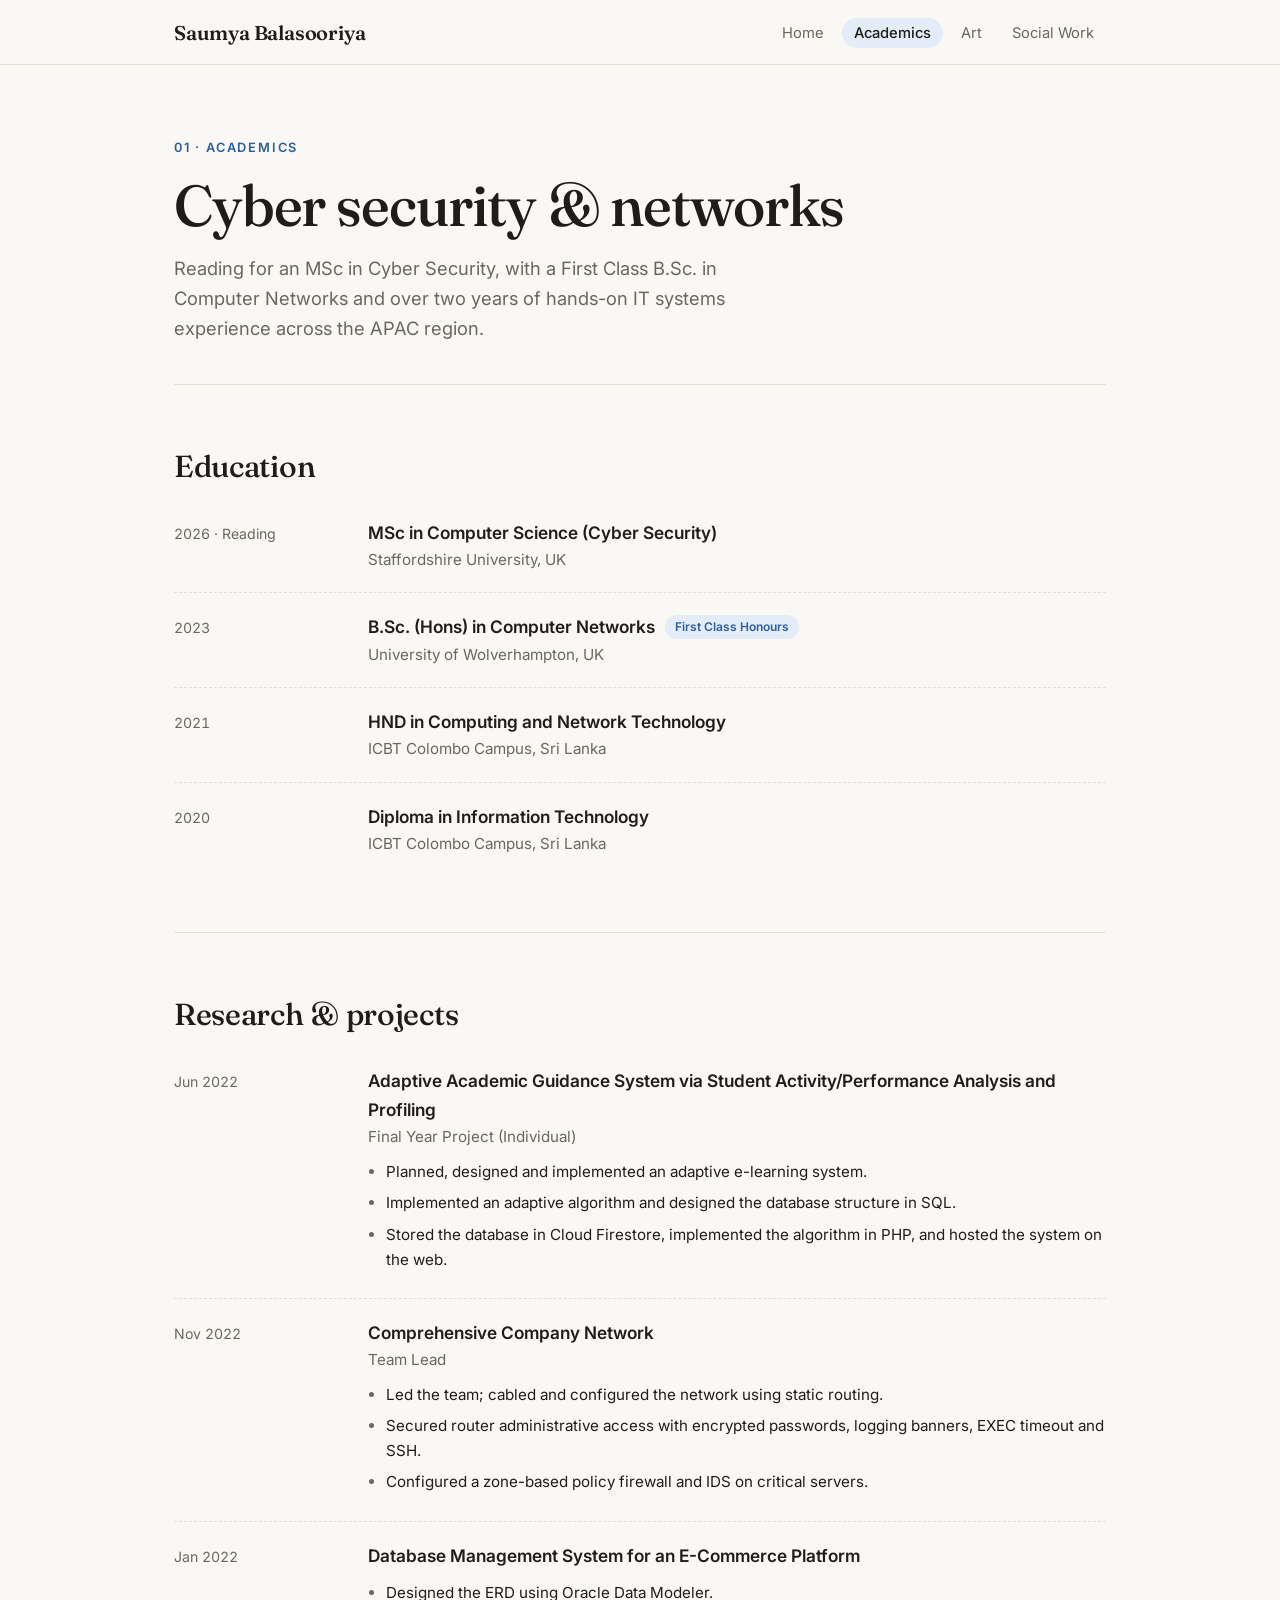
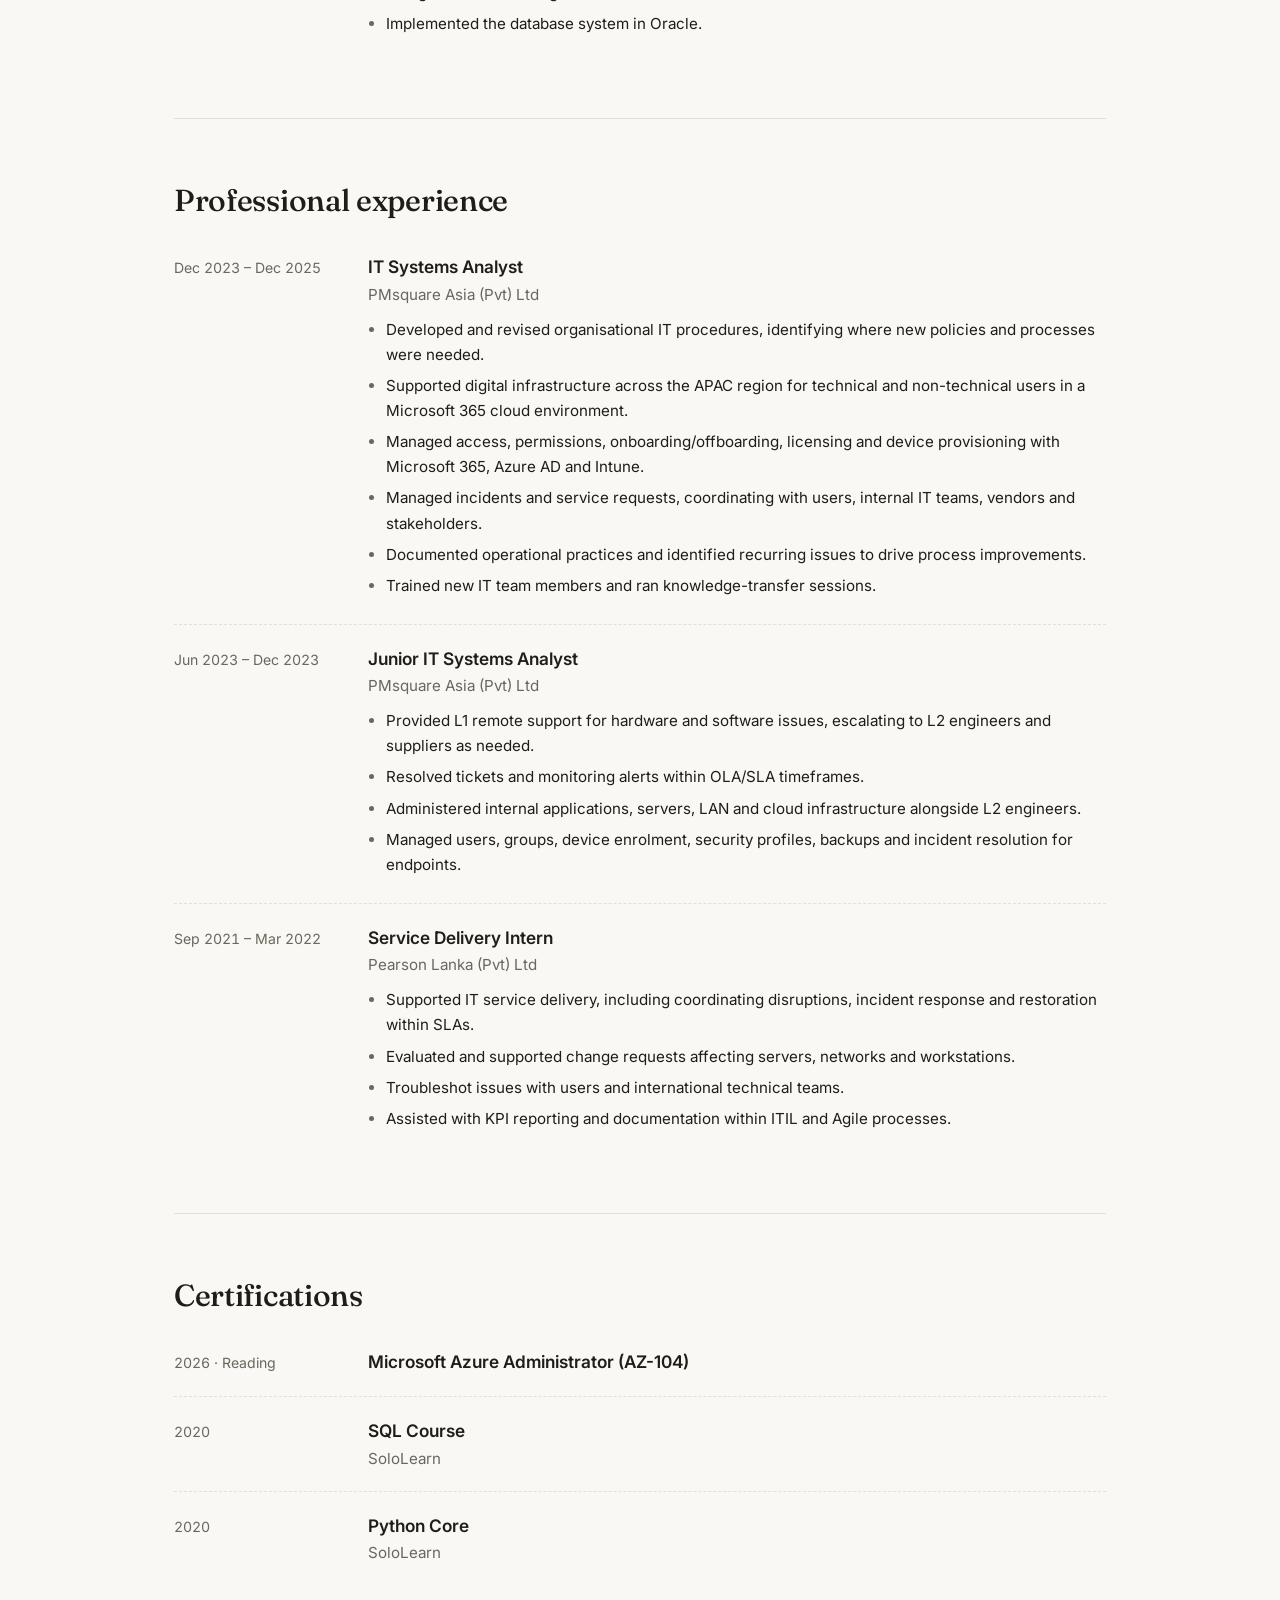
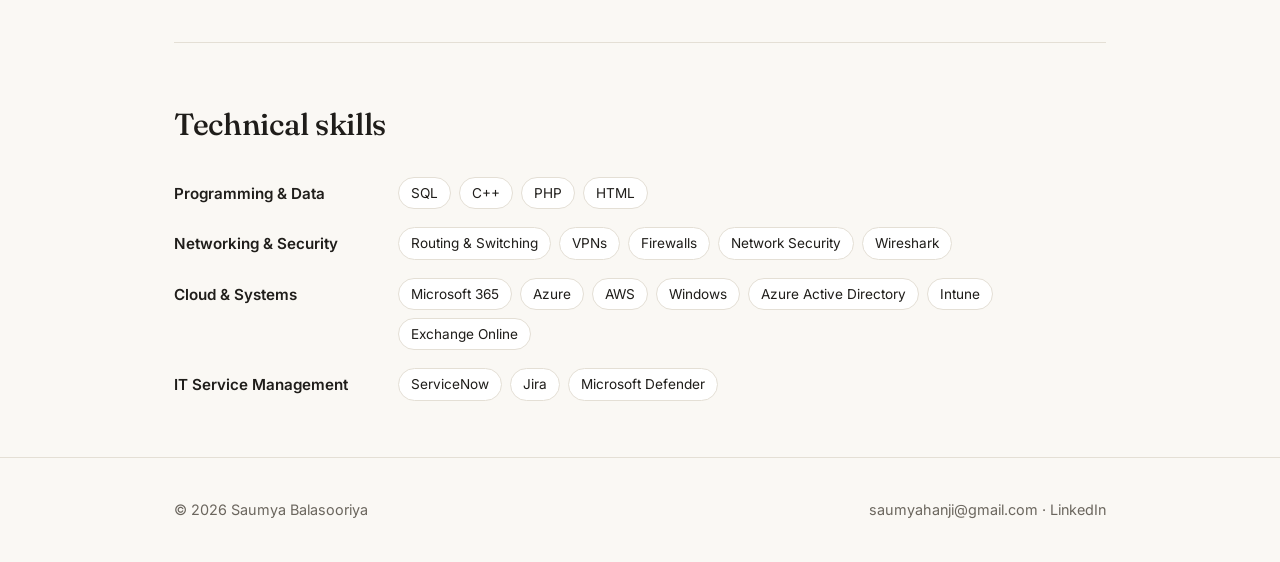
==== academics.html @ 0fc7e2a3 "Move formal portrait beside the hero buttons Co-Authored-By: Claude Opus 5.5 <noreply@anthropic.com>" ====
<!doctype html>
<html lang="en">
<head>
  <meta charset="utf-8">
  <meta name="viewport" content="width=device-width, initial-scale=1">
  <title>Academics · Saumya Balasooriya</title>
  <link rel="preconnect" href="https://fonts.googleapis.com">
  <link href="https://fonts.googleapis.com/css2?family=Fraunces:ital,opsz,wght@0,9..144,400;0,9..144,500;0,9..144,600;1,9..144,400&family=Inter:wght@400;500;600&display=swap" rel="stylesheet">
  <meta name="color-scheme" content="light">
  <link rel="icon" href="favicon.svg?v=11" type="image/svg+xml">
  <link rel="stylesheet" href="style.css?v=11">
</head>
<body>
  <nav class="nav">
    <div class="wrap">
      <a class="brand" href="index.html">Saumya Balasooriya</a>
      <ul>
        <li><a href="index.html">Home</a></li>
        <li><a href="academics.html">Academics</a></li>
        <li><a href="art.html">Art</a></li>
        <li><a href="social-work.html">Social Work</a></li>
      </ul>
    </div>
  </nav>

  <main class="wrap">
    <header class="page-head reveal">
      <p class="eyebrow">01 · Academics</p>
      <h1>Cyber security &amp; networks</h1>
      <p class="lede">Reading for an MSc in Cyber Security, with a First Class B.Sc. in Computer Networks and over two years of hands-on IT systems experience across the APAC region.</p>
    </header>

    <section class="block reveal" id="education">
      <h2 class="block-title">Education</h2>
      <div class="entry">
        <div class="when">2026 · Reading</div>
        <div>
          <h3>MSc in Computer Science (Cyber Security)</h3>
          <div class="where">Staffordshire University, UK</div>
        </div>
      </div>
      <div class="entry">
        <div class="when">2023</div>
        <div>
          <h3>B.Sc. (Hons) in Computer Networks <span class="tag">First Class Honours</span></h3>
          <div class="where">University of Wolverhampton, UK</div>
        </div>
      </div>
      <div class="entry">
        <div class="when">2021</div>
        <div>
          <h3>HND in Computing and Network Technology</h3>
          <div class="where">ICBT Colombo Campus, Sri Lanka</div>
        </div>
      </div>
      <div class="entry">
        <div class="when">2020</div>
        <div>
          <h3>Diploma in Information Technology</h3>
          <div class="where">ICBT Colombo Campus, Sri Lanka</div>
        </div>
      </div>
    </section>

    <section class="block reveal" id="research">
      <h2 class="block-title">Research &amp; projects</h2>
      <div class="entry">
        <div class="when">Jun 2022</div>
        <div>
          <h3>Adaptive Academic Guidance System via Student Activity/Performance Analysis and Profiling</h3>
          <div class="where">Final Year Project (Individual)</div>
          <ul>
            <li>Planned, designed and implemented an adaptive e-learning system.</li>
            <li>Implemented an adaptive algorithm and designed the database structure in SQL.</li>
            <li>Stored the database in Cloud Firestore, implemented the algorithm in PHP, and hosted the system on the web.</li>
          </ul>
        </div>
      </div>
      <div class="entry">
        <div class="when">Nov 2022</div>
        <div>
          <h3>Comprehensive Company Network</h3>
          <div class="where">Team Lead</div>
          <ul>
            <li>Led the team; cabled and configured the network using static routing.</li>
            <li>Secured router administrative access with encrypted passwords, logging banners, EXEC timeout and SSH.</li>
            <li>Configured a zone-based policy firewall and IDS on critical servers.</li>
          </ul>
        </div>
      </div>
      <div class="entry">
        <div class="when">Jan 2022</div>
        <div>
          <h3>Database Management System for an E-Commerce Platform</h3>
          <ul>
            <li>Designed the ERD using Oracle Data Modeler.</li>
            <li>Implemented the database system in Oracle.</li>
          </ul>
        </div>
      </div>
    </section>

    <section class="block reveal" id="experience">
      <h2 class="block-title">Professional experience</h2>
      <div class="entry">
        <div class="when">Dec 2023 – Dec 2025</div>
        <div>
          <h3>IT Systems Analyst</h3>
          <div class="where">PMsquare Asia (Pvt) Ltd</div>
          <ul>
            <li>Developed and revised organisational IT procedures, identifying where new policies and processes were needed.</li>
            <li>Supported digital infrastructure across the APAC region for technical and non-technical users in a Microsoft 365 cloud environment.</li>
            <li>Managed access, permissions, onboarding/offboarding, licensing and device provisioning with Microsoft 365, Azure AD and Intune.</li>
            <li>Managed incidents and service requests, coordinating with users, internal IT teams, vendors and stakeholders.</li>
            <li>Documented operational practices and identified recurring issues to drive process improvements.</li>
            <li>Trained new IT team members and ran knowledge-transfer sessions.</li>
          </ul>
        </div>
      </div>
      <div class="entry">
        <div class="when">Jun 2023 – Dec 2023</div>
        <div>
          <h3>Junior IT Systems Analyst</h3>
          <div class="where">PMsquare Asia (Pvt) Ltd</div>
          <ul>
            <li>Provided L1 remote support for hardware and software issues, escalating to L2 engineers and suppliers as needed.</li>
            <li>Resolved tickets and monitoring alerts within OLA/SLA timeframes.</li>
            <li>Administered internal applications, servers, LAN and cloud infrastructure alongside L2 engineers.</li>
            <li>Managed users, groups, device enrolment, security profiles, backups and incident resolution for endpoints.</li>
          </ul>
        </div>
      </div>
      <div class="entry">
        <div class="when">Sep 2021 – Mar 2022</div>
        <div>
          <h3>Service Delivery Intern</h3>
          <div class="where">Pearson Lanka (Pvt) Ltd</div>
          <ul>
            <li>Supported IT service delivery, including coordinating disruptions, incident response and restoration within SLAs.</li>
            <li>Evaluated and supported change requests affecting servers, networks and workstations.</li>
            <li>Troubleshot issues with users and international technical teams.</li>
            <li>Assisted with KPI reporting and documentation within ITIL and Agile processes.</li>
          </ul>
        </div>
      </div>
    </section>

    <section class="block reveal" id="certifications">
      <h2 class="block-title">Certifications</h2>
      <div class="entry"><div class="when">2026 · Reading</div><div><h3>Microsoft Azure Administrator (AZ-104)</h3></div></div>
      <div class="entry"><div class="when">2020</div><div><h3>SQL Course</h3><div class="where">SoloLearn</div></div></div>
      <div class="entry"><div class="when">2020</div><div><h3>Python Core</h3><div class="where">SoloLearn</div></div></div>
    </section>

    <section class="block reveal" id="skills">
      <h2 class="block-title">Technical skills</h2>
      <div class="skills">
        <div class="skill-row"><h4>Programming &amp; Data</h4>
          <div class="chips"><span class="chip">SQL</span><span class="chip">C++</span><span class="chip">PHP</span><span class="chip">HTML</span></div></div>
        <div class="skill-row"><h4>Networking &amp; Security</h4>
          <div class="chips"><span class="chip">Routing &amp; Switching</span><span class="chip">VPNs</span><span class="chip">Firewalls</span><span class="chip">Network Security</span><span class="chip">Wireshark</span></div></div>
        <div class="skill-row"><h4>Cloud &amp; Systems</h4>
          <div class="chips"><span class="chip">Microsoft 365</span><span class="chip">Azure</span><span class="chip">AWS</span><span class="chip">Windows</span><span class="chip">Azure Active Directory</span><span class="chip">Intune</span><span class="chip">Exchange Online</span></div></div>
        <div class="skill-row"><h4>IT Service Management</h4>
          <div class="chips"><span class="chip">ServiceNow</span><span class="chip">Jira</span><span class="chip">Microsoft Defender</span></div></div>
      </div>
    </section>
  </main>

  <footer>
    <div class="wrap">
      <span>© <span data-year></span> Saumya Balasooriya</span>
      <span><a href="mailto:saumyahanji@gmail.com">saumyahanji@gmail.com</a> · <a href="https://www.linkedin.com/in/saumya-balasooriya/" target="_blank" rel="noopener">LinkedIn</a></span>
    </div>
  </footer>
  <script src="site.js?v=11"></script>
</body>
</html>
---- style.css ----
:root {
  --bg: #faf8f4;
  --surface: #ffffff;
  --ink: #1f1d1a;
  --muted: #6b665e;
  --line: #e4dfd5;
  --accent: #2b5f9e;
  --accent-soft: #e3ecf7;
  --academics: #2f4d6b;
  --art: #8a4b2a;
  --social: #4c6b3f;
  --serif: "Fraunces", Georgia, serif;
  --sans: "Inter", system-ui, -apple-system, sans-serif;
}

* { box-sizing: border-box; margin: 0; padding: 0; }

html { scroll-behavior: smooth; }

body {
  background: var(--bg);
  color: var(--ink);
  font-family: var(--sans);
  font-size: 17px;
  line-height: 1.65;
  -webkit-font-smoothing: antialiased;
}

a { color: inherit; }

.wrap { max-width: 980px; margin: 0 auto; padding: 0 24px; }

/* ---------- Nav ---------- */
.nav {
  position: sticky; top: 0; z-index: 10;
  background: color-mix(in srgb, var(--bg) 88%, transparent);
  backdrop-filter: blur(10px);
  border-bottom: 1px solid var(--line);
}
.nav .wrap {
  display: flex; align-items: center; justify-content: space-between;
  height: 64px; gap: 16px;
}
.brand {
  font-family: var(--serif); font-size: 1.25rem; font-weight: 600;
  text-decoration: none; letter-spacing: -0.01em;
}
.nav ul { display: flex; gap: 6px; list-style: none; }
.nav ul a {
  text-decoration: none; font-size: 0.92rem; color: var(--muted);
  padding: 6px 12px; border-radius: 999px; transition: all .2s;
}
.nav ul a:hover { color: var(--ink); background: var(--accent-soft); }
.nav ul a.active { color: var(--ink); background: var(--accent-soft); font-weight: 500; }

/* ---------- Hero ---------- */
.hero { padding: 96px 0 72px; }
.eyebrow {
  font-size: 0.8rem; letter-spacing: 0.14em; text-transform: uppercase;
  color: var(--accent); font-weight: 600; margin-bottom: 18px;
}
h1 {
  font-family: var(--serif); font-weight: 500;
  font-size: clamp(2.6rem, 7vw, 4.6rem); line-height: 1.05; letter-spacing: -0.02em;
}
h1 em { font-style: italic; color: var(--accent); }
.lede { max-width: 620px; margin-top: 24px; font-size: 1.15rem; color: var(--muted); }
.contact-row { display: flex; flex-wrap: wrap; gap: 12px; margin-top: 32px; }
.btn {
  display: inline-flex; align-items: center; gap: 8px;
  padding: 10px 20px; border-radius: 999px; text-decoration: none;
  font-size: 0.95rem; font-weight: 500; border: 1px solid var(--line);
  transition: all .2s;
}
.btn:hover { border-color: var(--ink); }
.btn.primary { background: var(--ink); color: var(--bg); border-color: var(--ink); }
.btn.primary:hover { opacity: .85; }

.hero { display: grid; grid-template-columns: 1fr auto; gap: 64px; align-items: center; }
.hero-photos { position: relative; width: 320px; flex-shrink: 0; }
.hero-photos .casual {
  display: block; width: 100%; height: auto; aspect-ratio: 4/5; object-fit: cover; object-position: center 30%;
  border-radius: 24px; box-shadow: 0 24px 60px rgba(20, 40, 70, .16);
}
.contact-row { align-items: center; }
.avatar {
  width: 56px; height: 56px; border-radius: 50%; object-fit: cover; object-position: center 22%;
  box-shadow: 0 6px 16px rgba(20, 40, 70, .18); flex-shrink: 0;
}

/* ---------- Page header (sub pages) ---------- */
.page-head { padding: 72px 0 40px; border-bottom: 1px solid var(--line); }
.page-head h1 { font-size: clamp(2.4rem, 6vw, 3.6rem); }
.page-head .lede { margin-top: 16px; }

/* ---------- Pillars (home) ---------- */
.pillars {
  display: grid; grid-template-columns: repeat(3, 1fr); gap: 20px;
  padding-bottom: 96px;
}
.pillar {
  display: flex; flex-direction: column;
  background: var(--surface); border: 1px solid var(--line); border-radius: 18px;
  padding: 28px; text-decoration: none; transition: transform .25s, border-color .25s;
  border-top: 4px solid var(--c);
}
.pillar:hover { transform: translateY(-4px); border-color: var(--c); border-top-color: var(--c); }
.pillar .num { font-family: var(--serif); color: var(--c); font-size: 0.95rem; }
.pillar h2 { font-family: var(--serif); font-weight: 500; font-size: 1.7rem; margin: 10px 0 8px; }
.pillar p { color: var(--muted); font-size: 0.95rem; flex: 1; }
.pillar .go { margin-top: 20px; font-size: 0.9rem; font-weight: 500; color: var(--c); }
.c-academics { --c: var(--academics); }
.c-art { --c: var(--art); }
.c-social { --c: var(--social); }

/* ---------- Sections ---------- */
section.block { padding: 56px 0; border-bottom: 1px solid var(--line); }
section.block:last-of-type { border-bottom: 0; }
.block-title {
  font-family: var(--serif); font-weight: 500; font-size: 1.9rem;
  margin-bottom: 28px; letter-spacing: -0.01em;
}

/* Timeline entries */
.entry {
  display: grid; grid-template-columns: 170px 1fr; gap: 24px;
  padding: 20px 0; border-top: 1px dashed var(--line);
}
.entry:first-of-type { border-top: 0; padding-top: 0; }
.entry .when { color: var(--muted); font-size: 0.88rem; padding-top: 3px; font-variant-numeric: tabular-nums; }
.entry h3 { font-size: 1.08rem; font-weight: 600; }
.entry .where { color: var(--muted); font-size: 0.95rem; }
.entry .tag {
  display: inline-block; font-size: 0.75rem; font-weight: 600;
  background: var(--accent-soft); color: var(--accent);
  padding: 2px 10px; border-radius: 999px; margin-left: 6px; vertical-align: 2px;
}
.entry ul { margin: 10px 0 0 18px; color: var(--ink); font-size: 0.95rem; }
.entry li { margin-bottom: 6px; }
.entry li::marker { color: var(--muted); }

/* Skills */
.skills { display: grid; gap: 18px; }
.skill-row { display: grid; grid-template-columns: 200px 1fr; gap: 24px; align-items: start; }
.skill-row h4 { font-size: 0.95rem; font-weight: 600; padding-top: 4px; }
.chips { display: flex; flex-wrap: wrap; gap: 8px; }
.chip {
  font-size: 0.85rem; padding: 4px 12px; border-radius: 999px;
  background: var(--surface); border: 1px solid var(--line);
}

/* Art gallery */
.filters { display: flex; flex-wrap: wrap; gap: 8px; margin-bottom: 28px; }
.filters button {
  font: inherit; font-size: 0.88rem; cursor: pointer;
  padding: 6px 16px; border-radius: 999px;
  background: transparent; color: var(--muted); border: 1px solid var(--line);
}
.filters button.on { background: var(--ink); color: var(--bg); border-color: var(--ink); }
.gallery { columns: 3 260px; column-gap: 20px; }
.art-card {
  break-inside: avoid; margin-bottom: 20px; cursor: zoom-in;
  background: var(--surface); border: 1px solid var(--line); border-radius: 14px; overflow: hidden;
}
.art-card .frame {
  aspect-ratio: var(--ratio, 4/5);
  background: linear-gradient(135deg, var(--g1), var(--g2));
  display: grid; place-items: center; color: rgba(255,255,255,.85);
  font-size: 0.8rem; letter-spacing: .1em; text-transform: uppercase;
}
.art-card img { width: 100%; display: block; }
.art-card .cap { padding: 14px 16px; }
.art-card .cap strong { display: block; font-weight: 600; font-size: 0.98rem; }
.art-card .cap span { color: var(--muted); font-size: 0.85rem; }

.lightbox {
  position: fixed; inset: 0; z-index: 50; display: none;
  background: rgba(10,10,10,.88); padding: 24px;
  align-items: center; justify-content: center; flex-direction: column; gap: 14px;
}
.lightbox.open { display: flex; }
.lightbox .big { max-width: min(900px, 100%); max-height: 78vh; border-radius: 10px; overflow: hidden; }
.lightbox .big img { max-height: 78vh; max-width: min(720px, 90vw); width: auto; height: auto; object-fit: contain; display: block; }
.lightbox .big .frame { max-height: 78vh; width: min(640px, 90vw); }
.lightbox p a { color: #fff; font-size: .9rem; opacity: .85; }
.lightbox p { color: #eee; text-align: center; }
.lightbox button {
  position: absolute; top: 18px; right: 22px; background: none; border: 0;
  color: #fff; font-size: 2rem; cursor: pointer;
}

/* Callouts / statements */
.statement {
  font-family: var(--serif); font-size: clamp(1.3rem, 3vw, 1.7rem); line-height: 1.45;
  max-width: 760px; font-weight: 400;
}
.stats { display: grid; grid-template-columns: repeat(3, 1fr); gap: 20px; margin-top: 40px; }
.stat {
  background: var(--surface); border: 1px solid var(--line); border-radius: 14px; padding: 22px;
}
.stat b { display: block; font-family: var(--serif); font-size: 2.2rem; font-weight: 500; color: var(--social); }
.stat span { color: var(--muted); font-size: 0.9rem; }

.note {
  background: var(--accent-soft); border-left: 3px solid var(--accent);
  padding: 14px 18px; border-radius: 8px; font-size: 0.9rem; color: var(--ink); margin-bottom: 28px;
}

/* ---------- Event photo story ---------- */
.event-feature {
  display: grid; grid-template-columns: 1.5fr 1fr; gap: 28px; align-items: center; margin-bottom: 8px;
}
.event-feature .art-card { margin: 0; }
.event-feature .art-card img { width: 100%; aspect-ratio: 4/3; object-fit: cover; display: block; }
.event-feature .cap { padding: 12px 16px; }
.event-feature .cap strong { display: block; font-weight: 600; font-size: 0.95rem; }
.event-feature .cap span { color: var(--muted); font-size: 0.85rem; }
.event-note { border-left: 3px solid var(--accent); padding: 4px 0 4px 22px; }
.event-note-label {
  font-size: 0.78rem; letter-spacing: .14em; text-transform: uppercase;
  color: var(--accent); font-weight: 600; margin-bottom: 10px;
}
.event-note p:last-child { font-family: var(--serif); font-size: 1.2rem; line-height: 1.55; }
.event-row { display: grid; gap: 16px; margin-bottom: 16px; }
.event-row.one { grid-template-columns: 1fr; }
.event-row.two { grid-template-columns: repeat(2, 1fr); }
.event-row.three { grid-template-columns: repeat(3, 1fr); }
.event-row .art-card { margin: 0; break-inside: auto; }
.event-row .art-card img { width: 100%; aspect-ratio: 4/3; object-fit: cover; display: block; }
.event-row.two .art-card img { aspect-ratio: 16/10; }
.event-row .art-card.feature img { aspect-ratio: 16/8; object-position: center 35%; }
.event-row .cap { padding: 12px 16px; }
.event-row .cap strong { display: block; font-weight: 600; font-size: 0.95rem; }
.event-row .cap span { color: var(--muted); font-size: 0.85rem; }
.event-step {
  display: flex; align-items: baseline; gap: 12px;
  font-family: var(--serif); font-weight: 500; font-size: 1.3rem; margin: 40px 0 16px;
}
.event-step span { font-size: 0.9rem; color: var(--accent); letter-spacing: .08em; }

/* ---------- Footer ---------- */
footer { border-top: 1px solid var(--line); padding: 40px 0; color: var(--muted); font-size: 0.9rem; }
footer .wrap { display: flex; justify-content: space-between; flex-wrap: wrap; gap: 12px; }
footer a { text-decoration: none; }
footer a:hover { color: var(--ink); }

/* ---------- Reveal ---------- */
.reveal { opacity: 0; transform: translateY(16px); transition: opacity .7s ease, transform .7s ease; }
.reveal.in { opacity: 1; transform: none; }
@media (prefers-reduced-motion: reduce) { .reveal { opacity: 1; transform: none; transition: none; } }

/* ---------- Mobile ---------- */
@media (max-width: 760px) {
  .wrap { padding: 0 16px; }
  .nav .wrap { height: auto; padding-top: 12px; padding-bottom: 12px; flex-direction: column; align-items: flex-start; gap: 8px; }
  .nav ul { flex-wrap: wrap; margin-left: -12px; }
  .hero { padding: 40px 0 48px; grid-template-columns: 1fr; gap: 36px; }
  .hero-photos { order: -1; width: min(260px, 72%); }
  .avatar { width: 48px; height: 48px; }
  .pillars, .stats { grid-template-columns: 1fr; }
  .event-row.two, .event-row.three { grid-template-columns: 1fr 1fr; }
  .event-feature { grid-template-columns: 1fr; }
  .entry, .skill-row { grid-template-columns: 1fr; gap: 6px; }
}
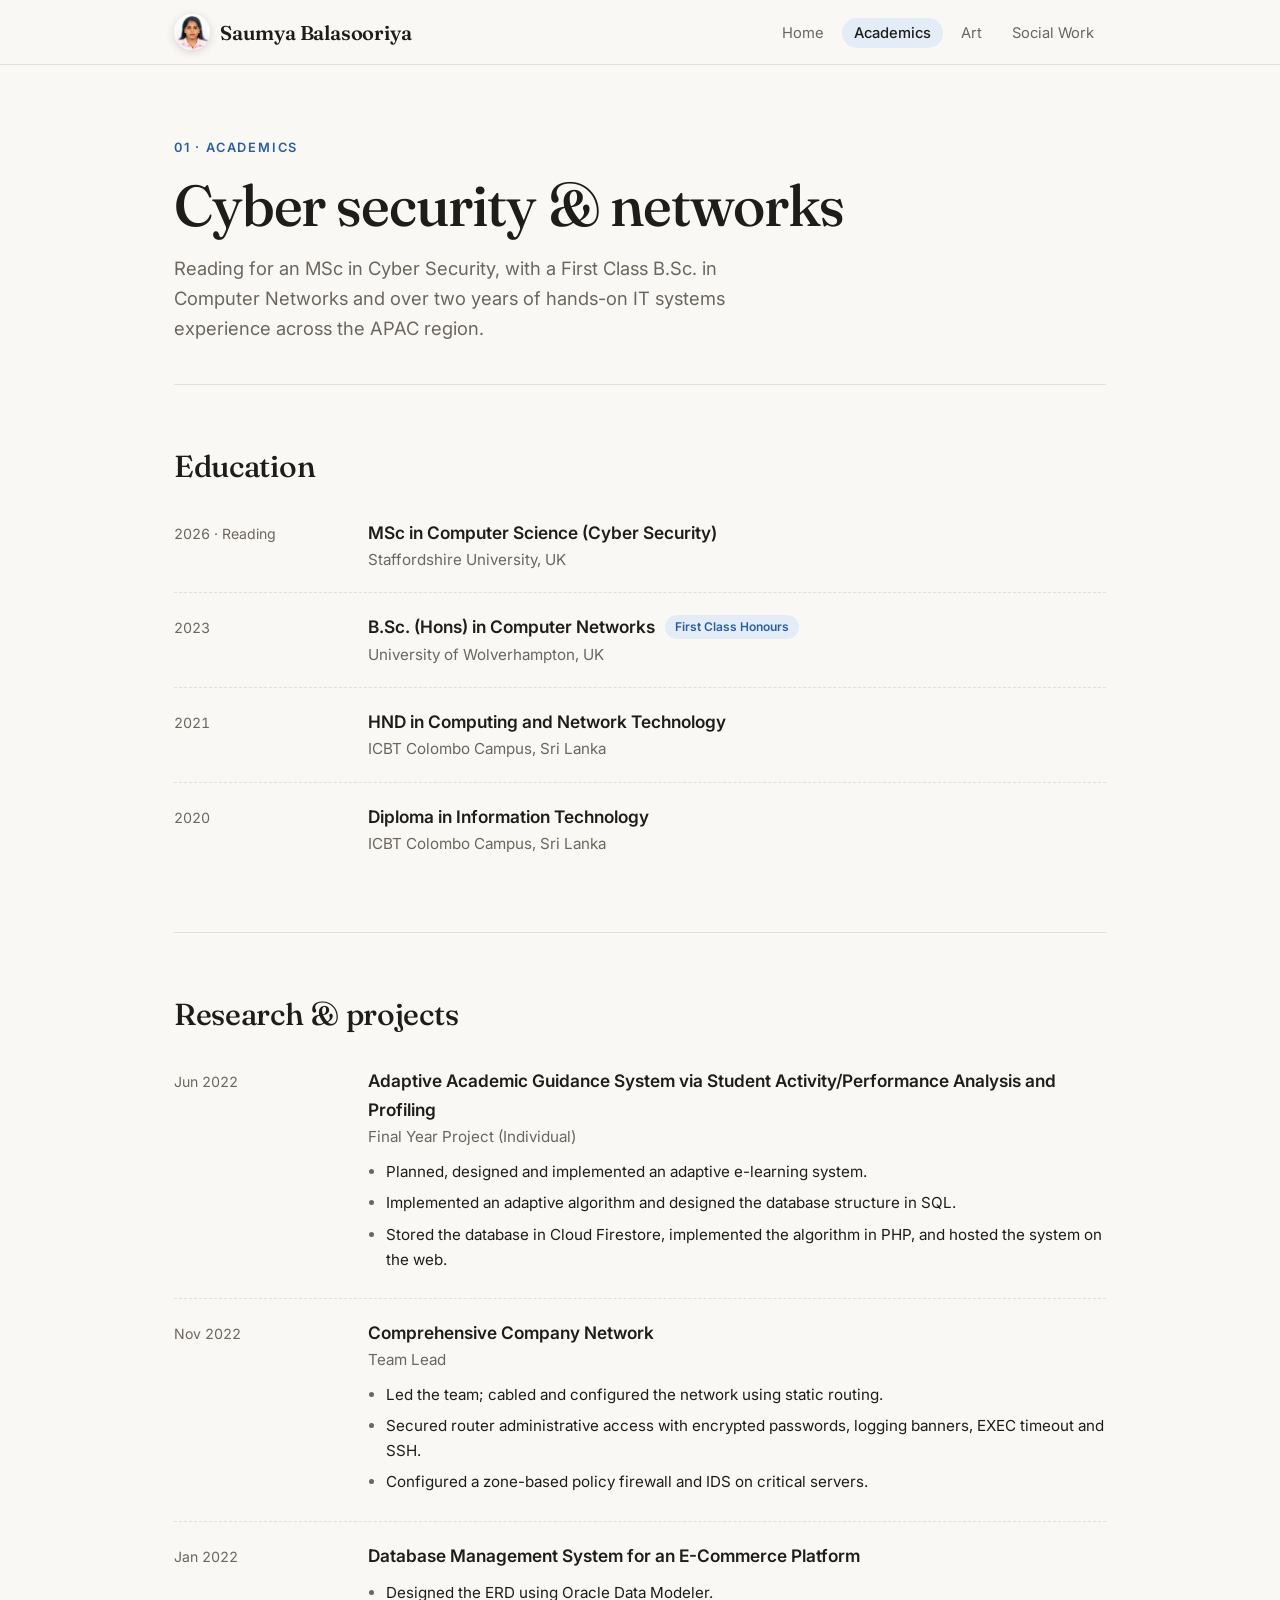
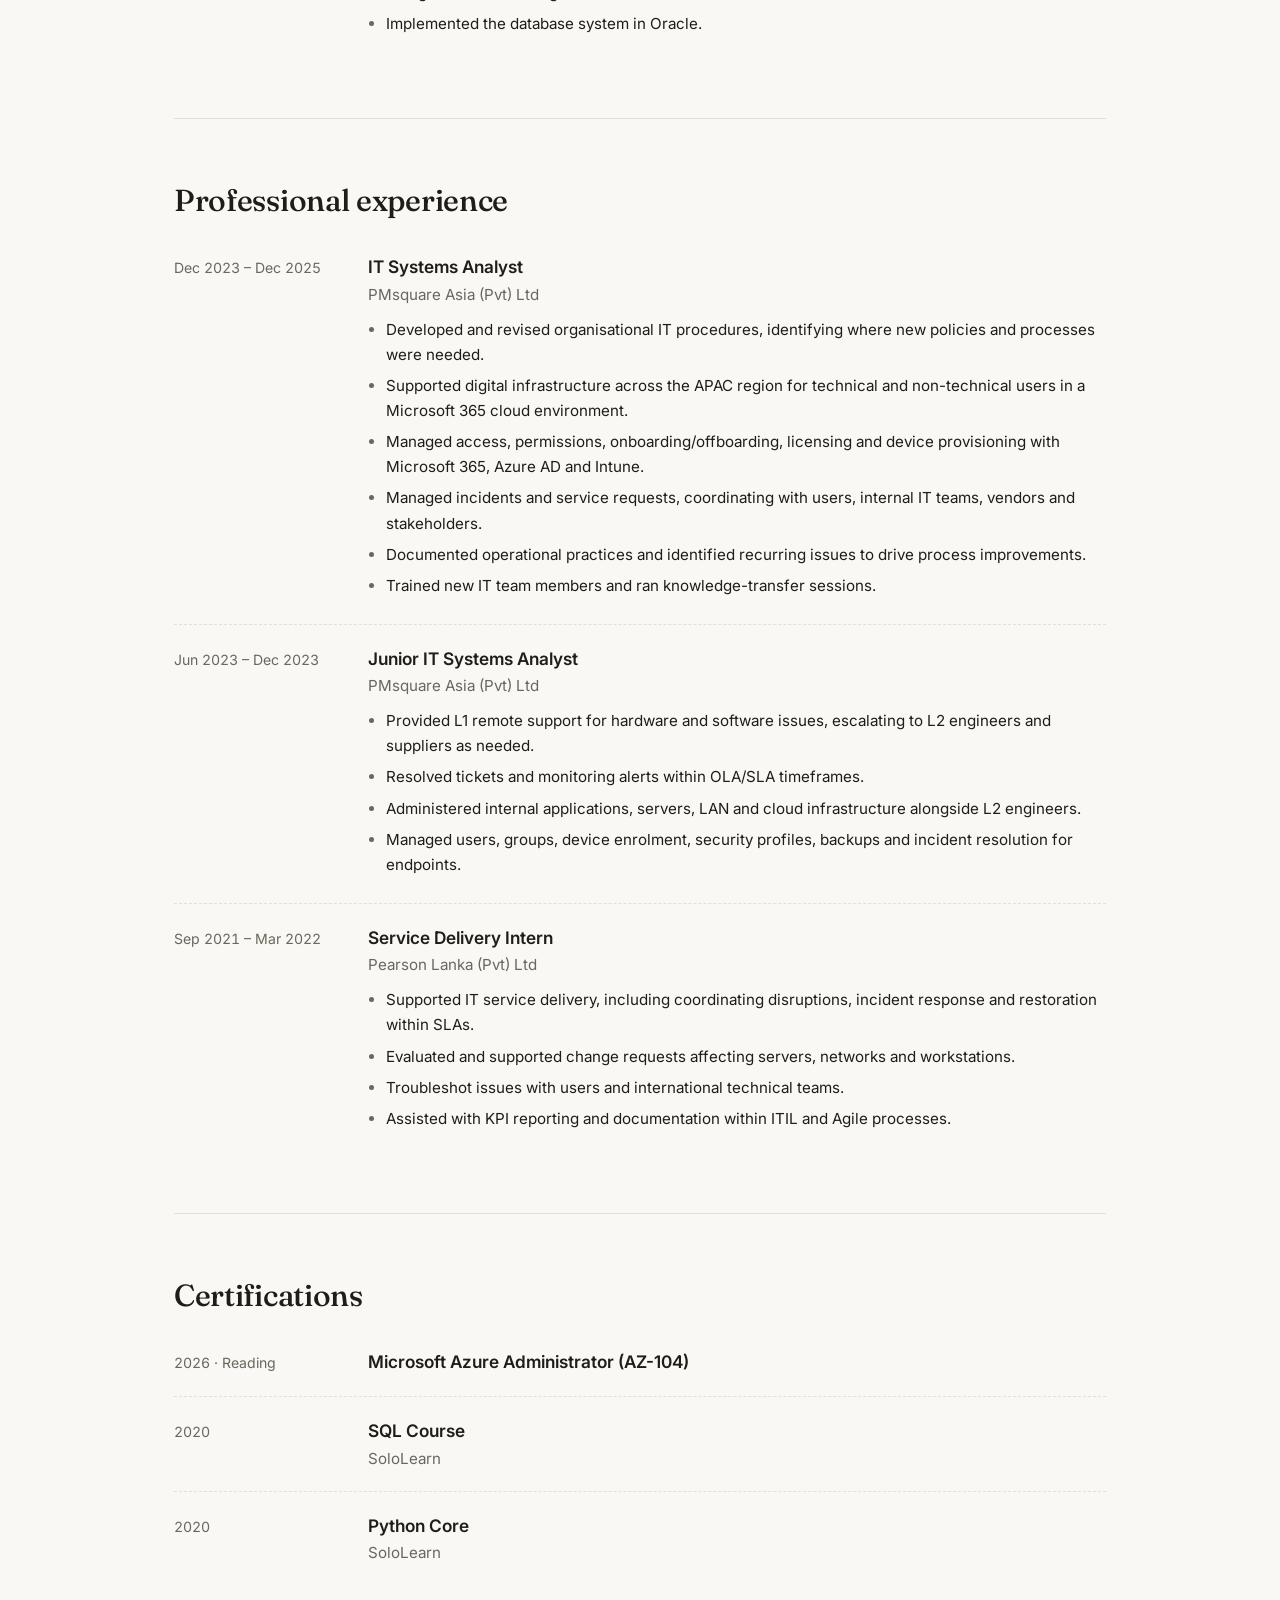
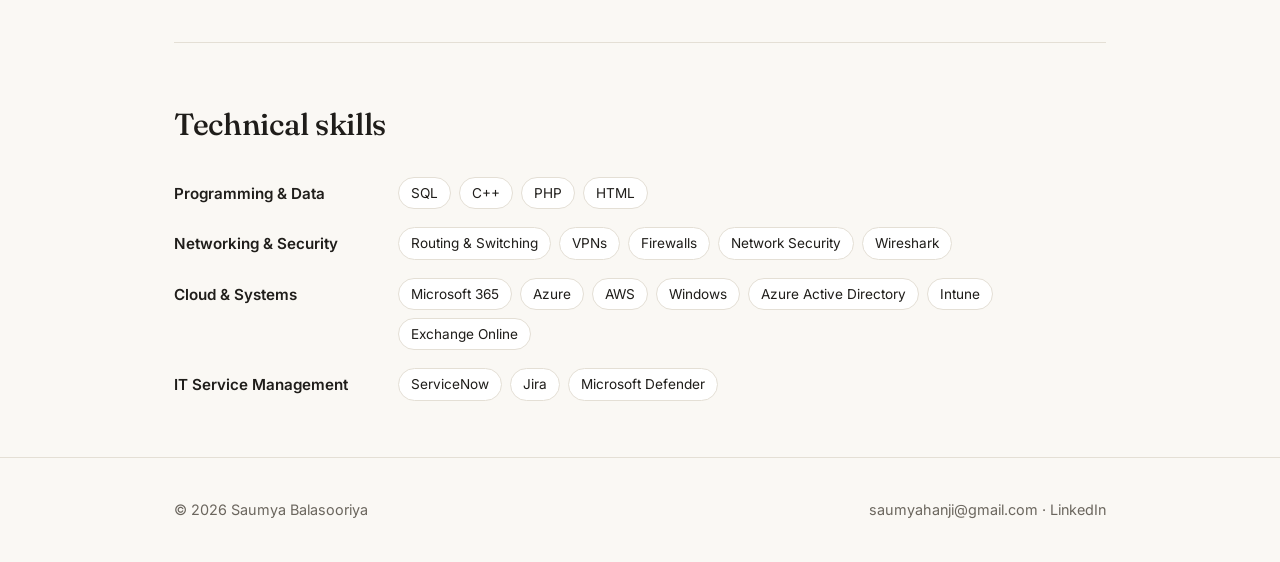
==== commit e9c32b96: "Move formal portrait into the top bar beside the name Small round portrait next to the site name on " ====
--- a/academics.html
+++ b/academics.html
@@ -7,13 +7,13 @@
   <link rel="preconnect" href="https://fonts.googleapis.com">
   <link href="https://fonts.googleapis.com/css2?family=Fraunces:ital,opsz,wght@0,9..144,400;0,9..144,500;0,9..144,600;1,9..144,400&family=Inter:wght@400;500;600&display=swap" rel="stylesheet">
   <meta name="color-scheme" content="light">
-  <link rel="icon" href="favicon.svg?v=11" type="image/svg+xml">
-  <link rel="stylesheet" href="style.css?v=11">
+  <link rel="icon" href="favicon.svg?v=13" type="image/svg+xml">
+  <link rel="stylesheet" href="style.css?v=13">
 </head>
 <body>
   <nav class="nav">
     <div class="wrap">
-      <a class="brand" href="index.html">Saumya Balasooriya</a>
+      <a class="brand" href="index.html"><img class="brand-avatar" src="images/portrait.jpg" alt="" width="600" height="600">Saumya Balasooriya</a>
       <ul>
         <li><a href="index.html">Home</a></li>
         <li><a href="academics.html">Academics</a></li>
@@ -173,6 +173,6 @@
       <span><a href="mailto:saumyahanji@gmail.com">saumyahanji@gmail.com</a> · <a href="https://www.linkedin.com/in/saumya-balasooriya/" target="_blank" rel="noopener">LinkedIn</a></span>
     </div>
   </footer>
-  <script src="site.js?v=11"></script>
+  <script src="site.js?v=13"></script>
 </body>
 </html>
--- a/style.css
+++ b/style.css
@@ -42,8 +42,14 @@
   height: 64px; gap: 16px;
 }
 .brand {
+  display: inline-flex; align-items: center; gap: 10px;
   font-family: var(--serif); font-size: 1.25rem; font-weight: 600;
   text-decoration: none; letter-spacing: -0.01em;
+}
+.brand-avatar {
+  width: 36px; height: 36px; border-radius: 50%; flex-shrink: 0;
+  object-fit: cover; object-position: center 22%;
+  box-shadow: 0 2px 8px rgba(20, 40, 70, .18);
 }
 .nav ul { display: flex; gap: 6px; list-style: none; }
 .nav ul a {
@@ -83,10 +89,6 @@
   border-radius: 24px; box-shadow: 0 24px 60px rgba(20, 40, 70, .16);
 }
 .contact-row { align-items: center; }
-.avatar {
-  width: 56px; height: 56px; border-radius: 50%; object-fit: cover; object-position: center 22%;
-  box-shadow: 0 6px 16px rgba(20, 40, 70, .18); flex-shrink: 0;
-}
 
 /* ---------- Page header (sub pages) ---------- */
 .page-head { padding: 72px 0 40px; border-bottom: 1px solid var(--line); }
@@ -256,7 +258,6 @@
   .nav ul { flex-wrap: wrap; margin-left: -12px; }
   .hero { padding: 40px 0 48px; grid-template-columns: 1fr; gap: 36px; }
   .hero-photos { order: -1; width: min(260px, 72%); }
-  .avatar { width: 48px; height: 48px; }
   .pillars, .stats { grid-template-columns: 1fr; }
   .event-row.two, .event-row.three { grid-template-columns: 1fr 1fr; }
   .event-feature { grid-template-columns: 1fr; }
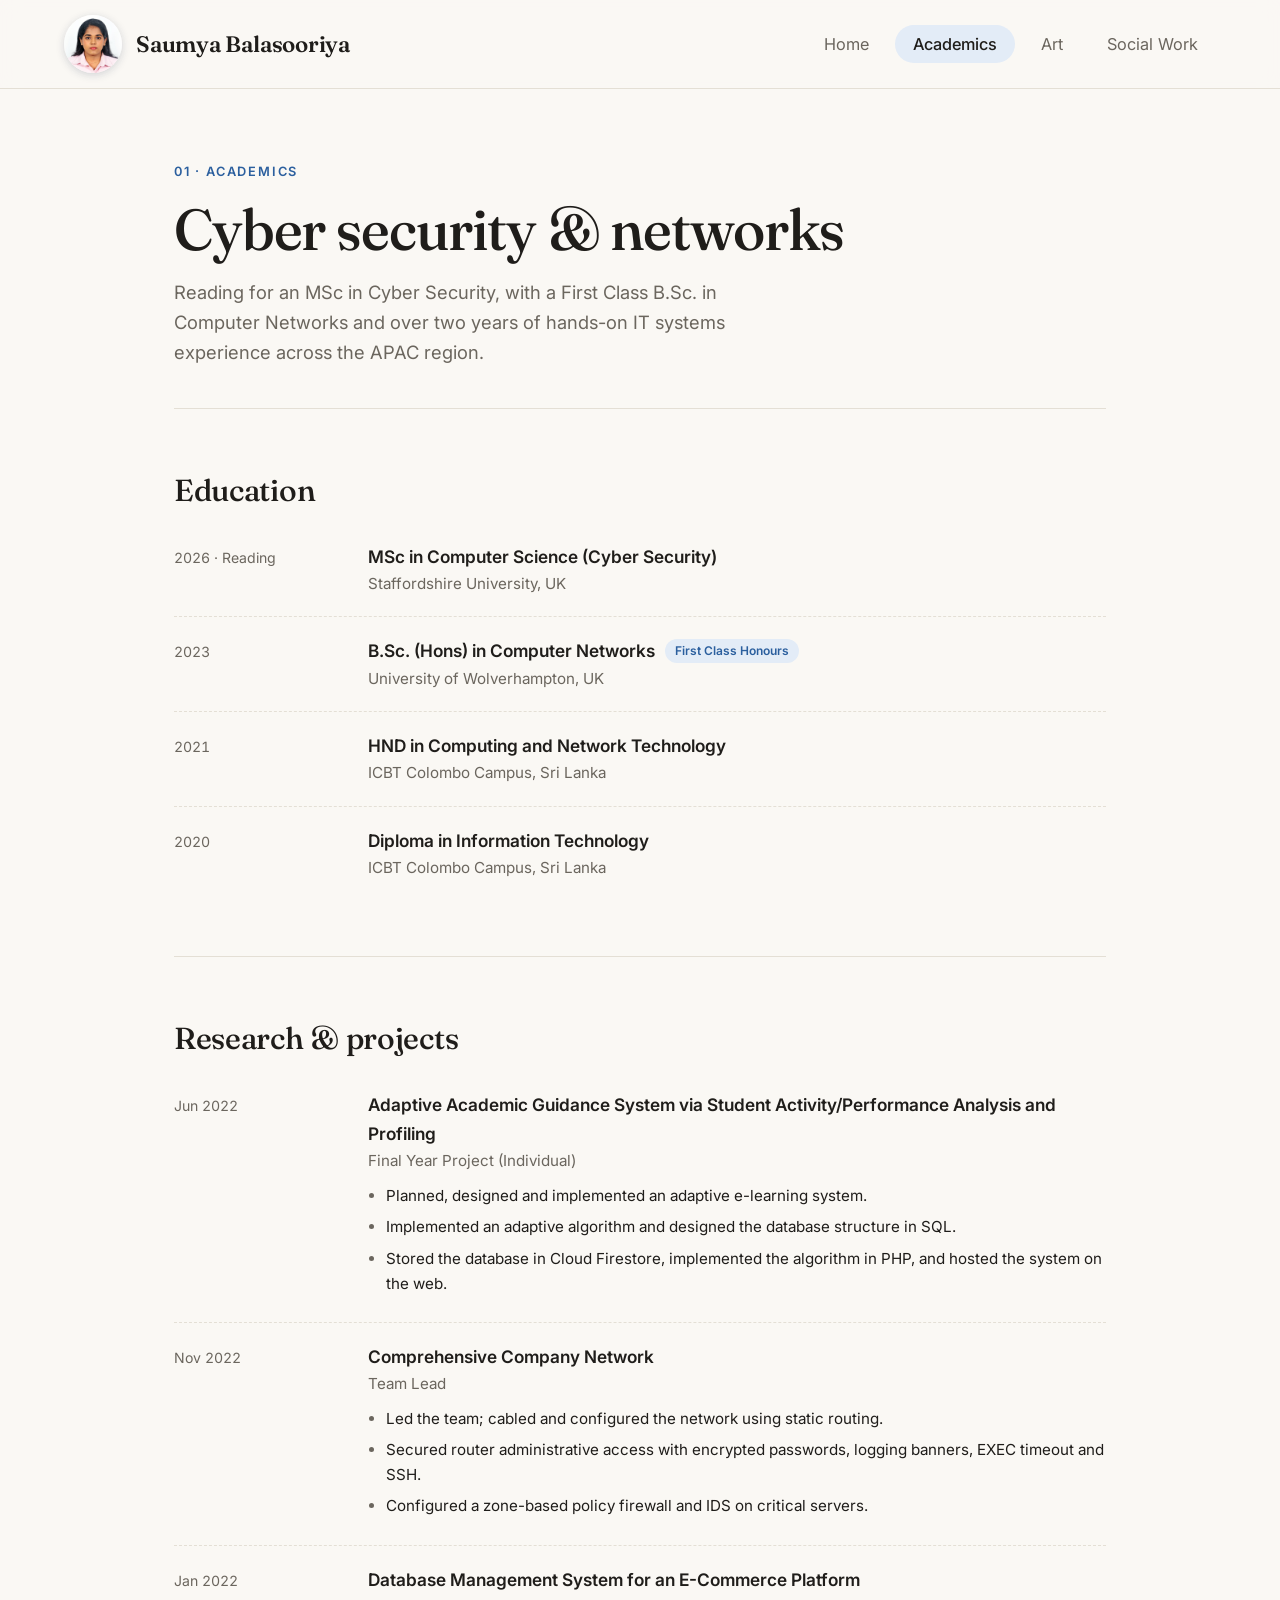
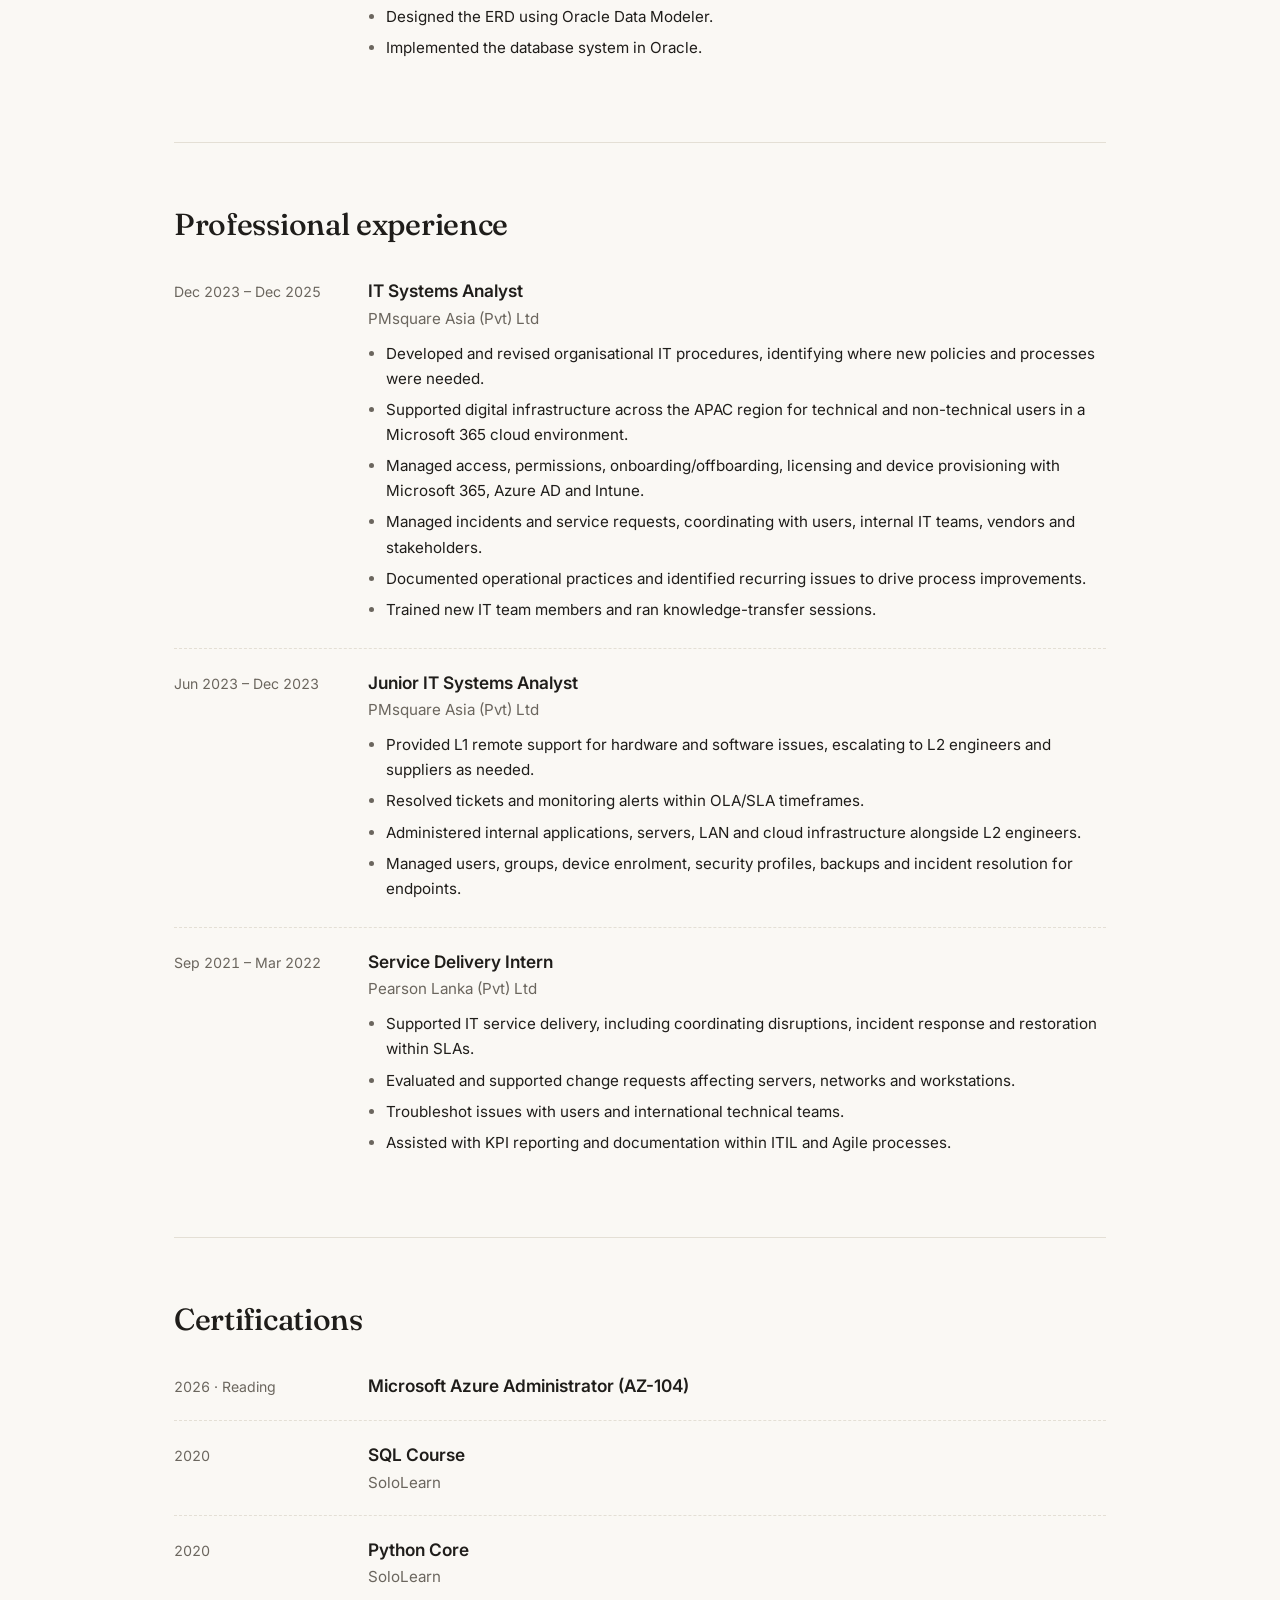
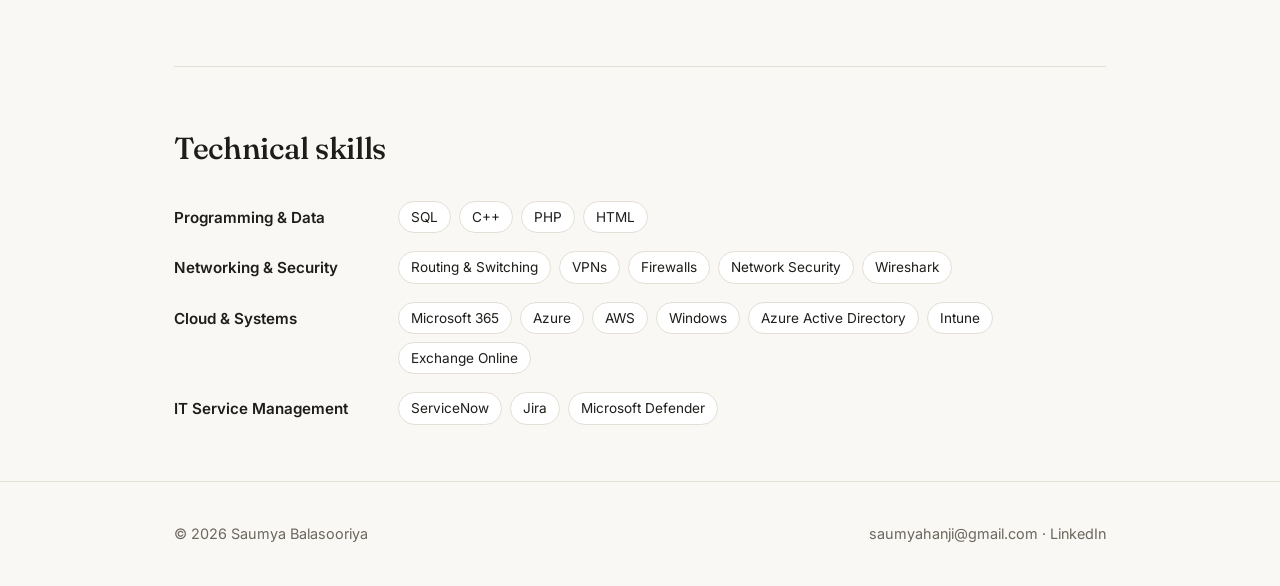
==== commit d9883173: "Larger top bar: bigger portrait, larger menu, wider layout Co-Authored-By: Claude Opus 5.5 <noreply@" ====
--- a/academics.html
+++ b/academics.html
@@ -7,8 +7,8 @@
   <link rel="preconnect" href="https://fonts.googleapis.com">
   <link href="https://fonts.googleapis.com/css2?family=Fraunces:ital,opsz,wght@0,9..144,400;0,9..144,500;0,9..144,600;1,9..144,400&family=Inter:wght@400;500;600&display=swap" rel="stylesheet">
   <meta name="color-scheme" content="light">
-  <link rel="icon" href="favicon.svg?v=13" type="image/svg+xml">
-  <link rel="stylesheet" href="style.css?v=13">
+  <link rel="icon" href="favicon.svg?v=14" type="image/svg+xml">
+  <link rel="stylesheet" href="style.css?v=14">
 </head>
 <body>
   <nav class="nav">
@@ -173,6 +173,6 @@
       <span><a href="mailto:saumyahanji@gmail.com">saumyahanji@gmail.com</a> · <a href="https://www.linkedin.com/in/saumya-balasooriya/" target="_blank" rel="noopener">LinkedIn</a></span>
     </div>
   </footer>
-  <script src="site.js?v=13"></script>
+  <script src="site.js?v=14"></script>
 </body>
 </html>
--- a/style.css
+++ b/style.css
@@ -39,22 +39,23 @@
 }
 .nav .wrap {
   display: flex; align-items: center; justify-content: space-between;
-  height: 64px; gap: 16px;
+  height: 88px; gap: 16px;
+  max-width: 1200px;
 }
 .brand {
-  display: inline-flex; align-items: center; gap: 10px;
-  font-family: var(--serif); font-size: 1.25rem; font-weight: 600;
+  display: inline-flex; align-items: center; gap: 14px;
+  font-family: var(--serif); font-size: 1.4rem; font-weight: 600;
   text-decoration: none; letter-spacing: -0.01em;
 }
 .brand-avatar {
-  width: 36px; height: 36px; border-radius: 50%; flex-shrink: 0;
+  width: 58px; height: 58px; border-radius: 50%; flex-shrink: 0;
   object-fit: cover; object-position: center 22%;
   box-shadow: 0 2px 8px rgba(20, 40, 70, .18);
 }
-.nav ul { display: flex; gap: 6px; list-style: none; }
+.nav ul { display: flex; gap: 8px; list-style: none; }
 .nav ul a {
-  text-decoration: none; font-size: 0.92rem; color: var(--muted);
-  padding: 6px 12px; border-radius: 999px; transition: all .2s;
+  text-decoration: none; font-size: 1.02rem; color: var(--muted);
+  padding: 9px 18px; border-radius: 999px; transition: all .2s;
 }
 .nav ul a:hover { color: var(--ink); background: var(--accent-soft); }
 .nav ul a.active { color: var(--ink); background: var(--accent-soft); font-weight: 500; }
@@ -254,7 +255,10 @@
 /* ---------- Mobile ---------- */
 @media (max-width: 760px) {
   .wrap { padding: 0 16px; }
-  .nav .wrap { height: auto; padding-top: 12px; padding-bottom: 12px; flex-direction: column; align-items: flex-start; gap: 8px; }
+  .brand-avatar { width: 46px; height: 46px; }
+  .brand { font-size: 1.25rem; }
+  .nav ul a { font-size: 0.95rem; padding: 7px 12px; }
+  .nav .wrap { height: auto; padding-top: 14px; padding-bottom: 12px; flex-direction: column; align-items: flex-start; gap: 8px; }
   .nav ul { flex-wrap: wrap; margin-left: -12px; }
   .hero { padding: 40px 0 48px; grid-template-columns: 1fr; gap: 36px; }
   .hero-photos { order: -1; width: min(260px, 72%); }
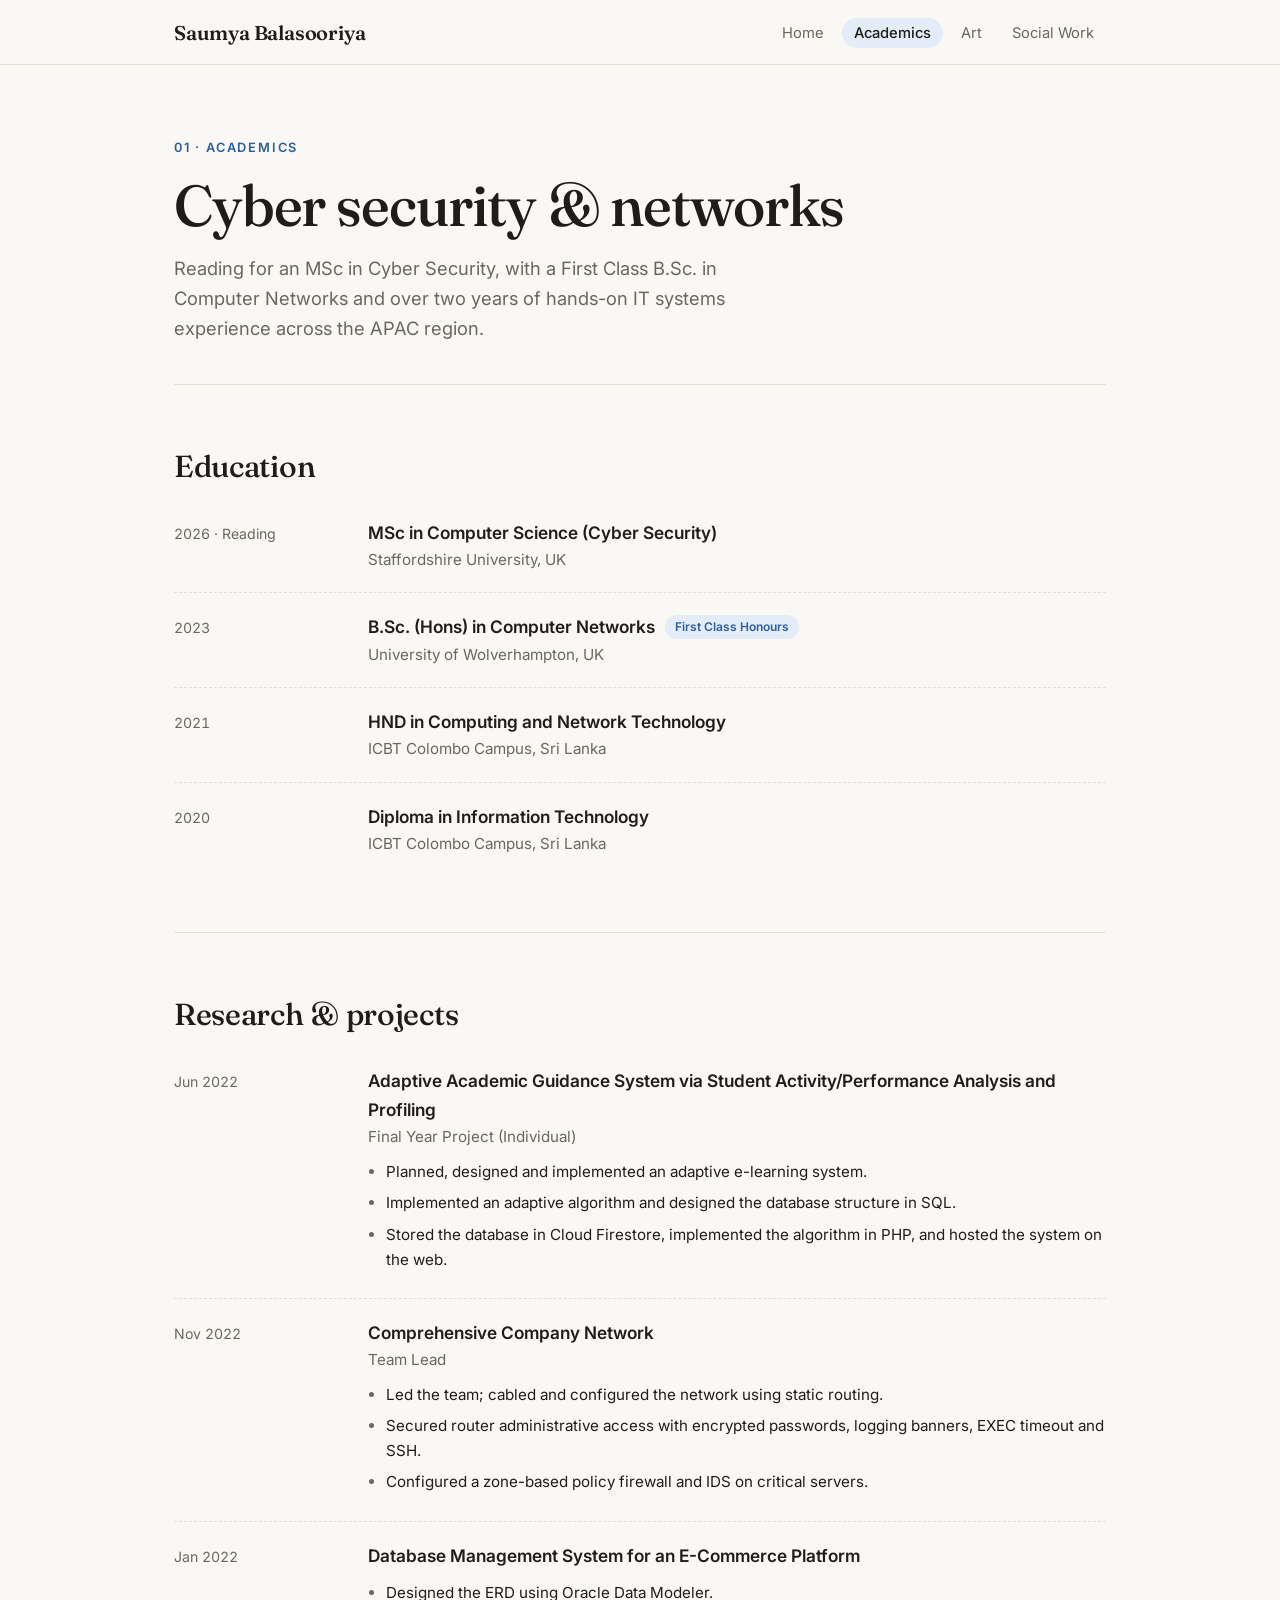
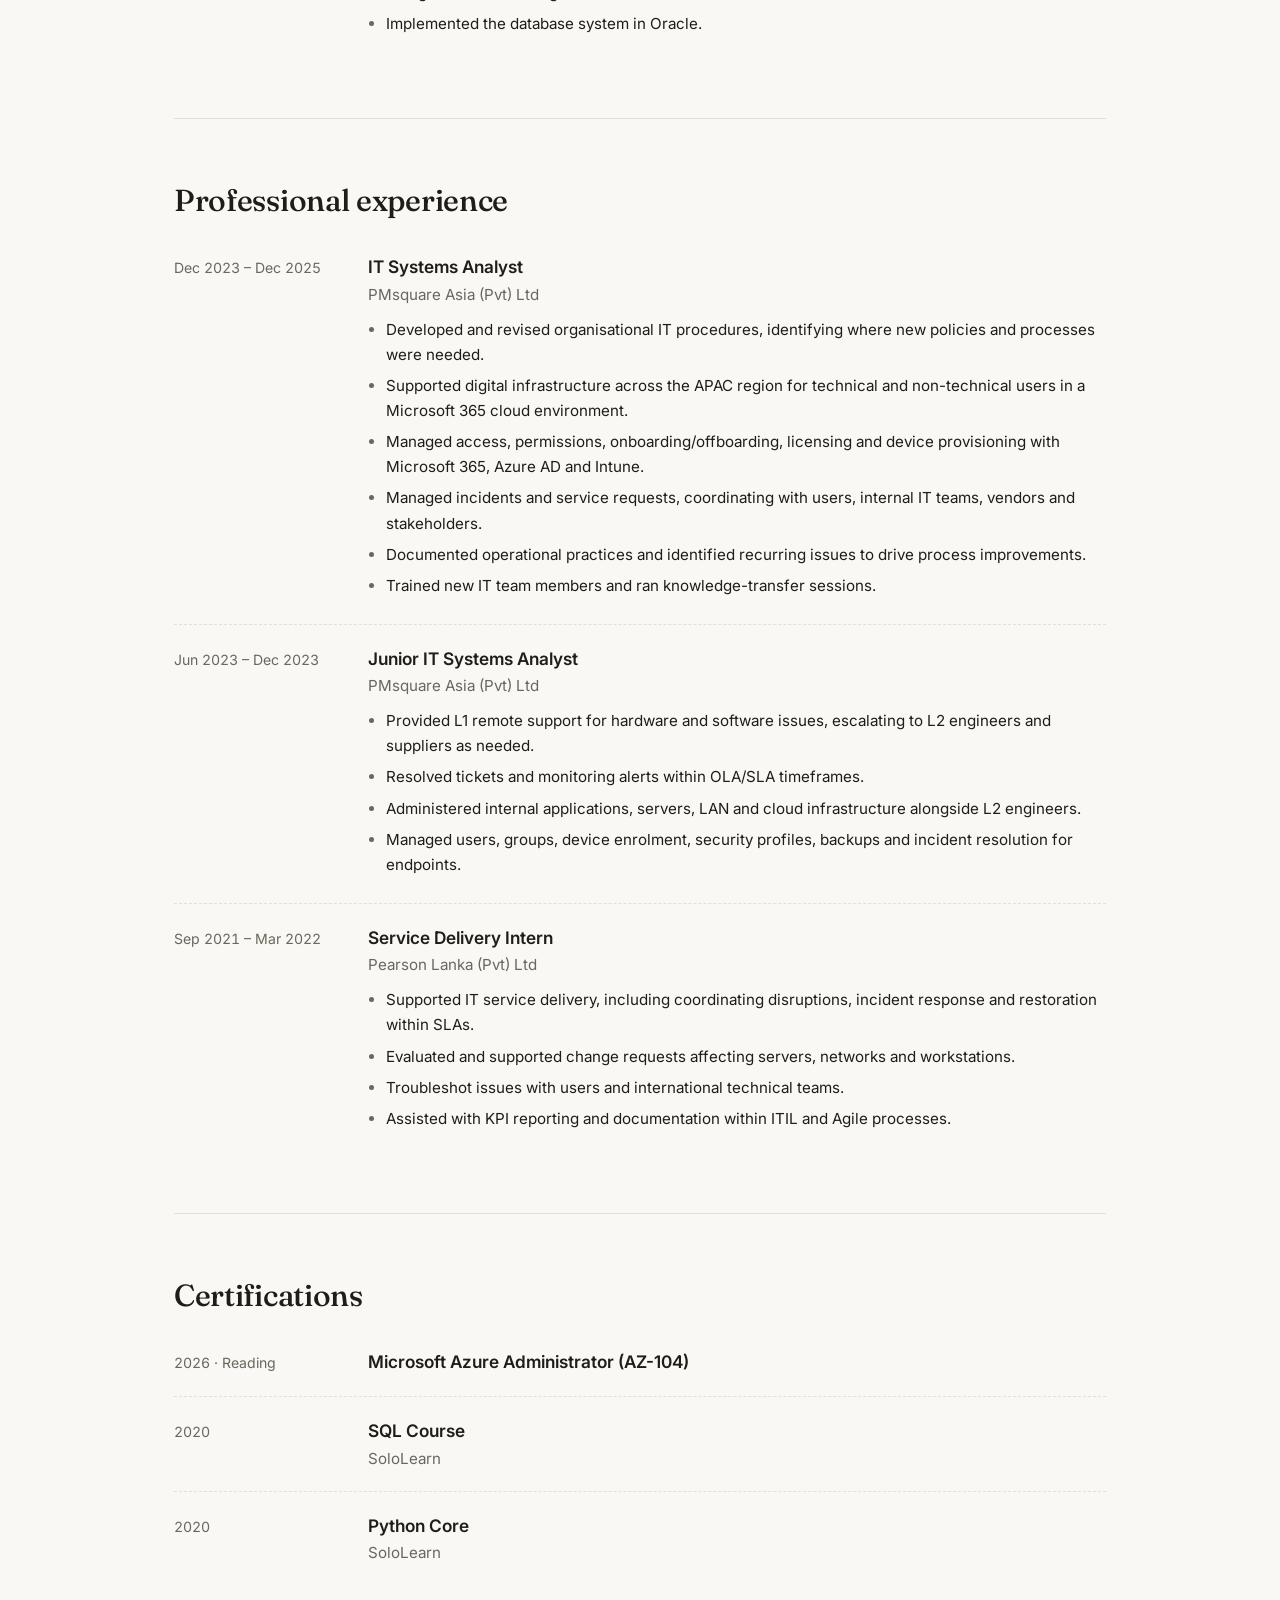
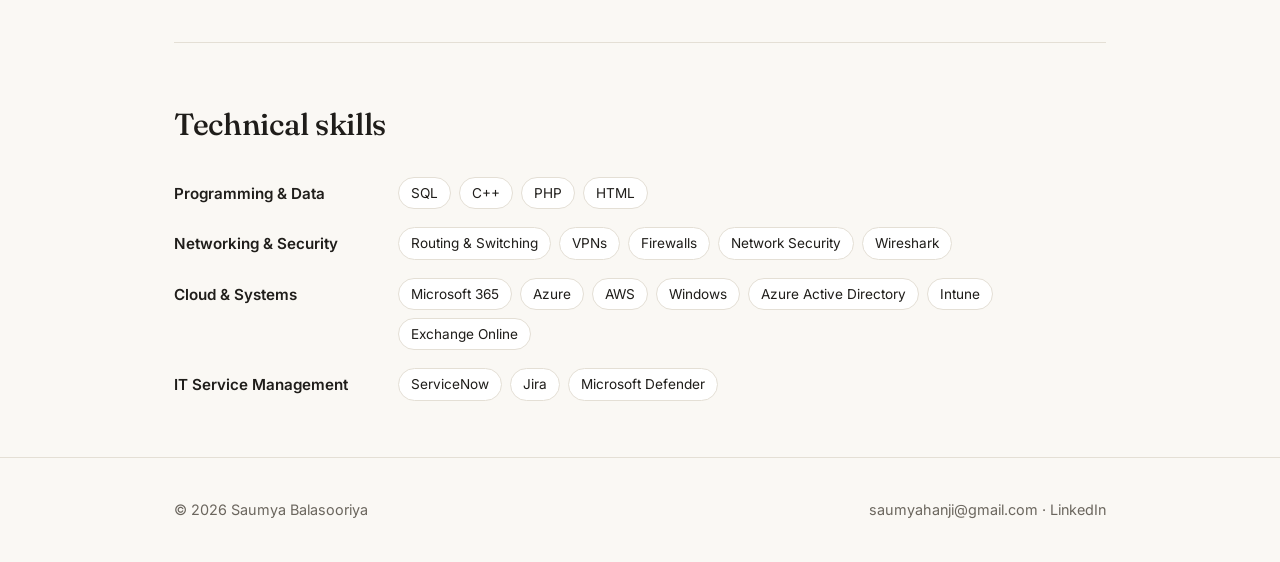
==== commit dcc9046a: "Revert larger top bar and remove portrait from the top bar Restores the original 64px bar, menu size" ====
--- a/academics.html
+++ b/academics.html
@@ -7,13 +7,13 @@
   <link rel="preconnect" href="https://fonts.googleapis.com">
   <link href="https://fonts.googleapis.com/css2?family=Fraunces:ital,opsz,wght@0,9..144,400;0,9..144,500;0,9..144,600;1,9..144,400&family=Inter:wght@400;500;600&display=swap" rel="stylesheet">
   <meta name="color-scheme" content="light">
-  <link rel="icon" href="favicon.svg?v=14" type="image/svg+xml">
-  <link rel="stylesheet" href="style.css?v=14">
+  <link rel="icon" href="favicon.svg?v=15" type="image/svg+xml">
+  <link rel="stylesheet" href="style.css?v=15">
 </head>
 <body>
   <nav class="nav">
     <div class="wrap">
-      <a class="brand" href="index.html"><img class="brand-avatar" src="images/portrait.jpg" alt="" width="600" height="600">Saumya Balasooriya</a>
+      <a class="brand" href="index.html">Saumya Balasooriya</a>
       <ul>
         <li><a href="index.html">Home</a></li>
         <li><a href="academics.html">Academics</a></li>
@@ -173,6 +173,6 @@
       <span><a href="mailto:saumyahanji@gmail.com">saumyahanji@gmail.com</a> · <a href="https://www.linkedin.com/in/saumya-balasooriya/" target="_blank" rel="noopener">LinkedIn</a></span>
     </div>
   </footer>
-  <script src="site.js?v=14"></script>
+  <script src="site.js?v=15"></script>
 </body>
 </html>
--- a/style.css
+++ b/style.css
@@ -39,23 +39,16 @@
 }
 .nav .wrap {
   display: flex; align-items: center; justify-content: space-between;
-  height: 88px; gap: 16px;
-  max-width: 1200px;
+  height: 64px; gap: 16px;
 }
 .brand {
-  display: inline-flex; align-items: center; gap: 14px;
-  font-family: var(--serif); font-size: 1.4rem; font-weight: 600;
+  font-family: var(--serif); font-size: 1.25rem; font-weight: 600;
   text-decoration: none; letter-spacing: -0.01em;
 }
-.brand-avatar {
-  width: 58px; height: 58px; border-radius: 50%; flex-shrink: 0;
-  object-fit: cover; object-position: center 22%;
-  box-shadow: 0 2px 8px rgba(20, 40, 70, .18);
-}
-.nav ul { display: flex; gap: 8px; list-style: none; }
+.nav ul { display: flex; gap: 6px; list-style: none; }
 .nav ul a {
-  text-decoration: none; font-size: 1.02rem; color: var(--muted);
-  padding: 9px 18px; border-radius: 999px; transition: all .2s;
+  text-decoration: none; font-size: 0.92rem; color: var(--muted);
+  padding: 6px 12px; border-radius: 999px; transition: all .2s;
 }
 .nav ul a:hover { color: var(--ink); background: var(--accent-soft); }
 .nav ul a.active { color: var(--ink); background: var(--accent-soft); font-weight: 500; }
@@ -255,10 +248,7 @@
 /* ---------- Mobile ---------- */
 @media (max-width: 760px) {
   .wrap { padding: 0 16px; }
-  .brand-avatar { width: 46px; height: 46px; }
-  .brand { font-size: 1.25rem; }
-  .nav ul a { font-size: 0.95rem; padding: 7px 12px; }
-  .nav .wrap { height: auto; padding-top: 14px; padding-bottom: 12px; flex-direction: column; align-items: flex-start; gap: 8px; }
+  .nav .wrap { height: auto; padding-top: 12px; padding-bottom: 12px; flex-direction: column; align-items: flex-start; gap: 8px; }
   .nav ul { flex-wrap: wrap; margin-left: -12px; }
   .hero { padding: 40px 0 48px; grid-template-columns: 1fr; gap: 36px; }
   .hero-photos { order: -1; width: min(260px, 72%); }
